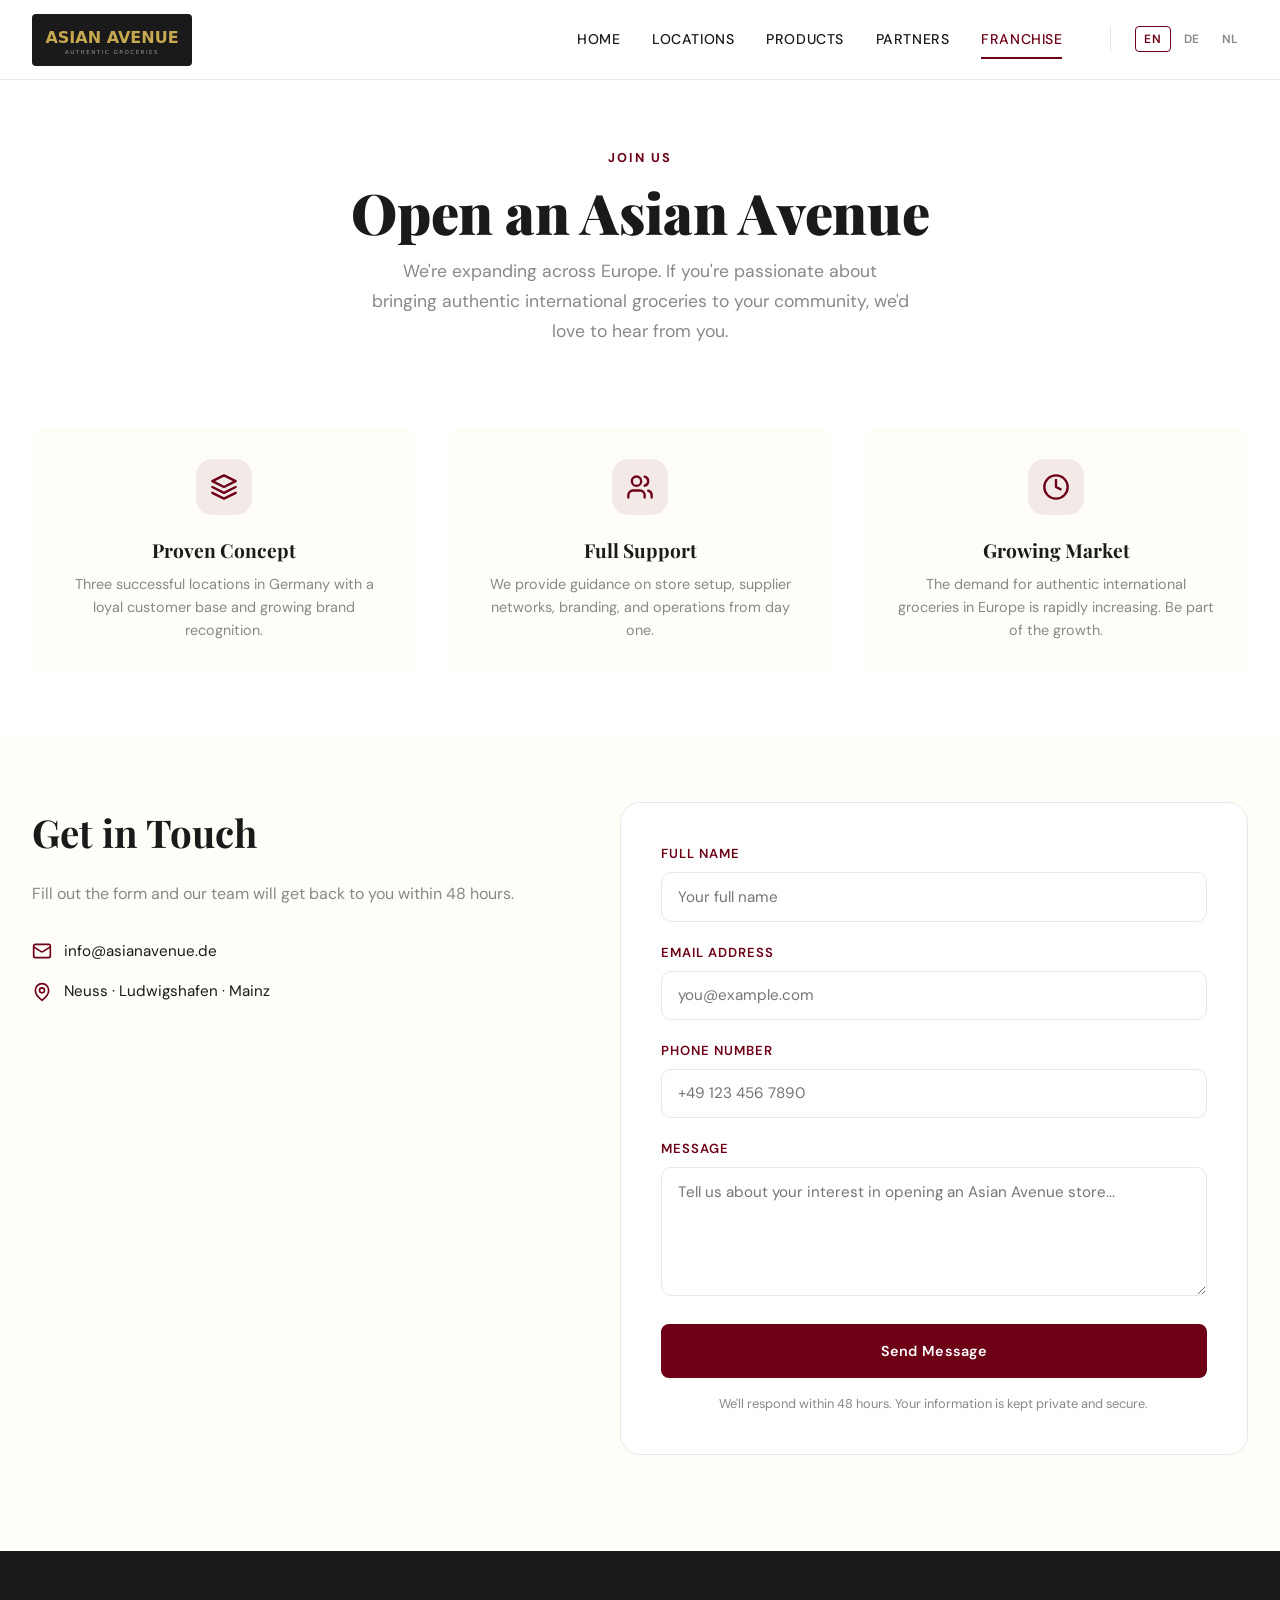
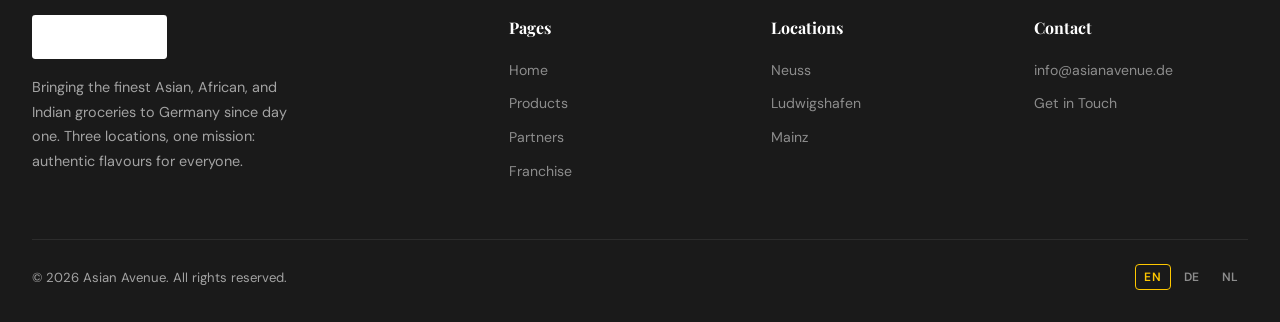
==== franchise.html @ 308e071f "Added partners and franchise/contact pages - core site complete Co-Authored-By: Claude Opus 4.6 (1M " ====
<!DOCTYPE html>
<html lang="en">
<head>
  <meta charset="UTF-8">
  <meta name="viewport" content="width=device-width, initial-scale=1.0">
  <title>Franchise & Contact — Asian Avenue</title>
  <meta name="description" content="Interested in opening an Asian Avenue store? Get in touch with us. We're expanding across Europe.">
  <link rel="stylesheet" href="css/styles.css">
  <link rel="icon" href="images/logo.svg" type="image/svg+xml">
</head>
<body>

  <!-- Navigation -->
  <nav class="navbar" role="navigation" aria-label="Main navigation">
    <div class="container">
      <a href="index.html" class="nav-logo" aria-label="Asian Avenue Home">
        <img src="images/logo.svg" alt="Asian Avenue" width="160" height="52">
      </a>
      <div class="nav-links">
        <a href="index.html" data-i18n="nav_home">Home</a>
        <a href="locations.html" data-i18n="nav_locations">Locations</a>
        <a href="products.html" data-i18n="nav_products">Products</a>
        <a href="partners.html" data-i18n="nav_partners">Partners</a>
        <a href="franchise.html" data-i18n="nav_franchise">Franchise</a>
        <div class="lang-switcher">
          <button data-lang="en" class="active" aria-label="English">EN</button>
          <button data-lang="de" aria-label="Deutsch">DE</button>
          <button data-lang="nl" aria-label="Nederlands">NL</button>
        </div>
      </div>
      <button class="nav-toggle" aria-label="Toggle navigation" aria-expanded="false">
        <span></span><span></span><span></span>
      </button>
    </div>
  </nav>

  <!-- Page Header -->
  <section class="page-header">
    <div class="container">
      <span class="tag" data-i18n="franchise_tag">Join Us</span>
      <h1 class="page-title" data-i18n="franchise_page_title">Open an Asian Avenue</h1>
      <p class="page-desc" data-i18n="franchise_page_desc">We're expanding across Europe. If you're passionate about bringing authentic international groceries to your community, we'd love to hear from you.</p>
    </div>
  </section>

  <!-- Why Asian Avenue -->
  <section class="why-section">
    <div class="container">
      <div class="why-grid reveal">
        <div class="why-card">
          <div class="why-icon">
            <svg width="28" height="28" viewBox="0 0 24 24" fill="none" stroke="currentColor" stroke-width="2" stroke-linecap="round" stroke-linejoin="round"><path d="M12 2L2 7l10 5 10-5-10-5z"/><path d="M2 17l10 5 10-5"/><path d="M2 12l10 5 10-5"/></svg>
          </div>
          <h3 data-i18n="why_proven_title">Proven Concept</h3>
          <p data-i18n="why_proven_text">Three successful locations in Germany with a loyal customer base and growing brand recognition.</p>
        </div>
        <div class="why-card">
          <div class="why-icon">
            <svg width="28" height="28" viewBox="0 0 24 24" fill="none" stroke="currentColor" stroke-width="2" stroke-linecap="round" stroke-linejoin="round"><path d="M16 21v-2a4 4 0 0 0-4-4H6a4 4 0 0 0-4 4v2"/><circle cx="9" cy="7" r="4"/><path d="M22 21v-2a4 4 0 0 0-3-3.87"/><path d="M16 3.13a4 4 0 0 1 0 7.75"/></svg>
          </div>
          <h3 data-i18n="why_support_title">Full Support</h3>
          <p data-i18n="why_support_text">We provide guidance on store setup, supplier networks, branding, and operations from day one.</p>
        </div>
        <div class="why-card">
          <div class="why-icon">
            <svg width="28" height="28" viewBox="0 0 24 24" fill="none" stroke="currentColor" stroke-width="2" stroke-linecap="round" stroke-linejoin="round"><circle cx="12" cy="12" r="10"/><path d="M12 6v6l4 2"/></svg>
          </div>
          <h3 data-i18n="why_growing_title">Growing Market</h3>
          <p data-i18n="why_growing_text">The demand for authentic international groceries in Europe is rapidly increasing. Be part of the growth.</p>
        </div>
      </div>
    </div>
  </section>

  <!-- Contact Form -->
  <section class="contact-section" id="contact">
    <div class="container">
      <div class="contact-wrapper reveal">
        <div class="contact-info">
          <h2 data-i18n="contact_title">Get in Touch</h2>
          <p data-i18n="contact_desc">Fill out the form and our team will get back to you within 48 hours. We're excited to hear about your plans.</p>
          <div class="contact-details">
            <div class="contact-detail-item">
              <svg width="20" height="20" viewBox="0 0 24 24" fill="none" stroke="currentColor" stroke-width="2" stroke-linecap="round" stroke-linejoin="round"><rect width="20" height="16" x="2" y="4" rx="2"/><path d="m22 7-8.97 5.7a1.94 1.94 0 0 1-2.06 0L2 7"/></svg>
              <span>info@asianavenue.de</span>
            </div>
            <div class="contact-detail-item">
              <svg width="20" height="20" viewBox="0 0 24 24" fill="none" stroke="currentColor" stroke-width="2" stroke-linecap="round" stroke-linejoin="round"><path d="M20 10c0 6-8 12-8 12s-8-6-8-12a8 8 0 0 1 16 0Z"/><circle cx="12" cy="10" r="3"/></svg>
              <span>Neuss · Ludwigshafen · Mainz</span>
            </div>
          </div>
        </div>
        <form class="contact-form" action="https://api.web3forms.com/submit" method="POST">
          <!-- Replace with your Web3Forms access key -->
          <input type="hidden" name="access_key" value="YOUR_WEB3FORMS_KEY">
          <input type="hidden" name="subject" value="New Franchise Inquiry — Asian Avenue">
          <input type="hidden" name="from_name" value="Asian Avenue Website">
          <!-- Honeypot spam protection -->
          <input type="checkbox" name="botcheck" class="hidden" style="display:none">

          <div class="form-group">
            <label for="name" data-i18n="form_name">Full Name</label>
            <input type="text" id="name" name="name" required data-i18n="form_name_placeholder" placeholder="Your full name">
          </div>
          <div class="form-group">
            <label for="email" data-i18n="form_email">Email Address</label>
            <input type="email" id="email" name="email" required data-i18n="form_email_placeholder" placeholder="you@example.com">
          </div>
          <div class="form-group">
            <label for="phone" data-i18n="form_phone">Phone Number</label>
            <input type="tel" id="phone" name="phone" required data-i18n="form_phone_placeholder" placeholder="+49 123 456 7890">
          </div>
          <div class="form-group">
            <label for="message" data-i18n="form_message">Message</label>
            <textarea id="message" name="message" rows="5" data-i18n="form_message_placeholder" placeholder="Tell us about your interest in opening an Asian Avenue store..."></textarea>
          </div>
          <button type="submit" class="btn btn-dark btn-full" data-i18n="form_submit">Send Message</button>
          <p class="form-note" data-i18n="form_note">We'll respond within 48 hours. Your information is kept private and secure.</p>
        </form>
      </div>
    </div>
  </section>

  <!-- Footer -->
  <footer class="site-footer">
    <div class="container">
      <div class="footer-cols">
        <div class="footer-brand">
          <img src="images/logo.svg" alt="Asian Avenue">
          <p data-i18n="footer_desc">Bringing the finest Asian, African, and Indian groceries to Germany since day one. Three locations, one mission: authentic flavours for everyone.</p>
        </div>
        <div>
          <h4 data-i18n="footer_pages">Pages</h4>
          <ul>
            <li><a href="index.html" data-i18n="nav_home">Home</a></li>
            <li><a href="products.html" data-i18n="nav_products">Products</a></li>
            <li><a href="partners.html" data-i18n="nav_partners">Partners</a></li>
            <li><a href="franchise.html" data-i18n="nav_franchise">Franchise</a></li>
          </ul>
        </div>
        <div>
          <h4 data-i18n="footer_locations">Locations</h4>
          <ul>
            <li><a href="locations.html">Neuss</a></li>
            <li><a href="locations.html">Ludwigshafen</a></li>
            <li><a href="locations.html">Mainz</a></li>
          </ul>
        </div>
        <div>
          <h4 data-i18n="footer_contact">Contact</h4>
          <ul>
            <li><a href="franchise.html">info@asianavenue.de</a></li>
            <li><a href="franchise.html" data-i18n="franchise_cta">Get in Touch</a></li>
          </ul>
        </div>
      </div>
      <div class="footer-bar">
        <span data-i18n="footer_copyright">&copy; 2026 Asian Avenue. All rights reserved.</span>
        <div class="lang-switcher">
          <button data-lang="en" class="active" aria-label="English">EN</button>
          <button data-lang="de" aria-label="Deutsch">DE</button>
          <button data-lang="nl" aria-label="Nederlands">NL</button>
        </div>
      </div>
    </div>
  </footer>

  <script src="js/main.js"></script>
</body>
</html>
---- css/styles.css ----
/* ============================================
   ASIAN AVENUE v3 — Sticky Scroll Hero
   Logo pinned → fades into 3 panels
   Burgundy #6d0016 | Gold #ffc800 | White base
   ============================================ */
@import url('https://fonts.googleapis.com/css2?family=Playfair+Display:ital,wght@0,400;0,700;0,900;1,400&family=DM+Sans:wght@300;400;500;600;700&display=swap');

:root {
  --burgundy: #6d0016;
  --burgundy-dark: #4a000f;
  --gold: #ffc800;
  --gold-dark: #d4a600;
  --gold-light: #ffe066;
  --cream: #fffdf8;
  --charcoal: #1a1a1a;
  --white: #ffffff;
  --g200: #e8e8e8;
  --g300: #d1d1d1;
  --g500: #888888;
  --display: 'Playfair Display', Georgia, serif;
  --body: 'DM Sans', -apple-system, BlinkMacSystemFont, sans-serif;
  --nav-h: 80px;
  --max-w: 1280px;
  --ease: cubic-bezier(.4, 0, .2, 1);
}

/* — Reset — */
*, *::before, *::after { box-sizing: border-box; margin: 0; padding: 0 }
html { scroll-behavior: smooth }
body { font-family: var(--body); color: var(--charcoal); background: var(--white); line-height: 1.6; -webkit-font-smoothing: antialiased; overflow-x: hidden }
img { max-width: 100%; height: auto; display: block }
a { text-decoration: none; color: inherit; transition: color .3s var(--ease) }
ul { list-style: none }
.container { max-width: var(--max-w); margin: 0 auto; padding: 0 2rem }
.accent { color: var(--burgundy) }

/* ═══════════════════════════════════
   NAVIGATION — White
   ═══════════════════════════════════ */
.navbar { position: fixed; top: 0; left: 0; right: 0; z-index: 1000; height: var(--nav-h); background: var(--white); border-bottom: 1px solid var(--g200); transition: box-shadow .3s var(--ease) }
.navbar.scrolled { box-shadow: 0 2px 24px rgba(0,0,0,.07) }
.navbar .container { display: flex; align-items: center; justify-content: space-between; height: 100% }
.nav-logo img { height: 52px; width: auto }
.nav-logo-hidden { opacity: 0; pointer-events: none }
.nav-links { display: flex; align-items: center; gap: 2rem }
.nav-links a { font-size: .88rem; font-weight: 500; color: var(--charcoal); letter-spacing: .04em; text-transform: uppercase; padding: .5rem 0; position: relative }
.nav-links a::after { content: ''; position: absolute; bottom: 0; left: 0; width: 0; height: 2px; background: var(--burgundy); transition: width .3s var(--ease) }
.nav-links a:hover, .nav-links a.active { color: var(--burgundy) }
.nav-links a:hover::after, .nav-links a.active::after { width: 100% }
.lang-switcher { display: flex; align-items: center; gap: .25rem; margin-left: 1rem; padding-left: 1.5rem; border-left: 1px solid var(--g200) }
.lang-switcher button { background: none; border: 1px solid transparent; color: var(--g500); font-family: var(--body); font-size: .75rem; font-weight: 600; padding: .25rem .5rem; border-radius: 4px; cursor: pointer; transition: all .3s var(--ease); letter-spacing: .05em }
.lang-switcher button:hover { color: var(--charcoal); border-color: var(--g300) }
.lang-switcher button.active { color: var(--burgundy); border-color: var(--burgundy) }
.nav-toggle { display: none; flex-direction: column; gap: 5px; background: none; border: none; cursor: pointer; padding: 4px }
.nav-toggle span { width: 24px; height: 2px; background: var(--charcoal); border-radius: 2px; transition: all .3s var(--ease) }

/* ═══════════════════════════════════
   STICKY SCROLL HERO
   The scroll-track creates scroll room.
   The sticky-frame pins to viewport.
   Two layers crossfade based on scroll.
   ═══════════════════════════════════ */
.scroll-track {
  height: 250vh; /* tall track = more scroll room for smooth transition */
  position: relative;
}
.sticky-frame {
  position: sticky;
  top: 0;
  width: 100%;
  height: 100vh;
  overflow: hidden;
}

/* Logo layer — starts visible */
.hero-logo-layer {
  position: absolute;
  inset: 0;
  display: flex;
  flex-direction: column;
  align-items: center;
  justify-content: center;
  background: var(--white);
  z-index: 2;
  padding-top: var(--nav-h);
  transition: none; /* JS controls opacity/transform */
  will-change: opacity, transform;
}
.hero-full-logo {
  max-width: 420px;
  width: 80%;
  margin-bottom: 2rem;
}
.scroll-hint {
  display: flex;
  flex-direction: column;
  align-items: center;
  gap: .5rem;
  color: var(--g500);
  font-size: .78rem;
  font-weight: 500;
  letter-spacing: .12em;
  text-transform: uppercase;
}
.scroll-hint svg {
  color: var(--burgundy);
  animation: hintBounce 2s ease-in-out infinite;
}
@keyframes hintBounce {
  0%, 100% { transform: translateY(0) }
  50% { transform: translateY(6px) }
}

/* Panels layer — starts hidden */
.panels-layer {
  position: absolute;
  inset: 0;
  display: flex;
  z-index: 1;
  opacity: 0;
  will-change: opacity;
  transition: none; /* JS controls */
}

/* Individual panels */
.panel {
  flex: 1;
  position: relative;
  overflow: hidden;
  cursor: pointer;
}
.panel img {
  width: 100%;
  height: 100%;
  object-fit: cover;
  transition: transform .6s var(--ease);
}
.panel:hover img {
  transform: scale(1.05);
}
.panel-overlay {
  position: absolute;
  inset: 0;
  background: linear-gradient(to top, rgba(0,0,0,.3) 0%, transparent 40%);
  display: flex;
  align-items: flex-end;
  justify-content: center;
  padding: 2.5rem 1.5rem;
  transition: background .3s var(--ease);
}
.panel:hover .panel-overlay {
  background: linear-gradient(to top, rgba(109,0,22,.55) 0%, rgba(109,0,22,.08) 50%);
}
.panel-cta {
  display: inline-flex;
  align-items: center;
  gap: .4rem;
  font-family: var(--body);
  font-size: .88rem;
  font-weight: 600;
  color: var(--gold);
  opacity: 0;
  transform: translateY(8px);
  transition: all .3s var(--ease);
}
.panel:hover .panel-cta {
  opacity: 1;
  transform: translateY(0);
}
.panel-cta svg {
  transition: transform .3s var(--ease);
}
.panel:hover .panel-cta svg {
  transform: translateX(4px);
}

/* ═══════════════════════════════════
   INTRO
   ═══════════════════════════════════ */
.intro { padding: 6rem 0; background: var(--white) }
.intro-inner { max-width: 720px; margin: 0 auto; text-align: center }
.intro-heading { font-family: var(--display); font-size: clamp(2.2rem, 4vw, 3.2rem); font-weight: 900; line-height: 1.15; color: var(--charcoal); margin-bottom: 1.25rem }
.intro-body { font-size: 1.1rem; color: var(--g500); line-height: 1.8; margin-bottom: 2.5rem }
.intro-buttons { display: flex; justify-content: center; gap: 1rem }

/* ═══════════════════════════════════
   SHARED
   ═══════════════════════════════════ */
.tag { display: inline-block; font-size: .8rem; font-weight: 700; letter-spacing: .15em; text-transform: uppercase; color: var(--burgundy); margin-bottom: .75rem }
.section-head { text-align: center; margin-bottom: 3.5rem }
.section-heading { font-family: var(--display); font-size: clamp(2rem, 4vw, 2.8rem); font-weight: 700; color: var(--charcoal); line-height: 1.2 }
.section-desc { font-size: 1.05rem; color: var(--g500); margin-top: .75rem; max-width: 540px; margin-left: auto; margin-right: auto }

/* ═══════════════════════════════════
   BUTTONS
   ═══════════════════════════════════ */
.btn { display: inline-flex; align-items: center; gap: .5rem; padding: .9rem 2rem; border-radius: 8px; font-family: var(--body); font-size: .9rem; font-weight: 600; letter-spacing: .02em; cursor: pointer; transition: all .3s var(--ease); border: 2px solid transparent }
.btn-dark { background: var(--burgundy); color: var(--white); border-color: var(--burgundy) }
.btn-dark:hover { background: var(--burgundy-dark); transform: translateY(-2px); box-shadow: 0 8px 24px rgba(109,0,22,.25) }
.btn-ghost { background: transparent; color: var(--burgundy); border-color: var(--burgundy) }
.btn-ghost:hover { background: var(--burgundy); color: var(--white); transform: translateY(-2px) }
.btn-gold { background: var(--gold); color: var(--burgundy); border-color: var(--gold) }
.btn-gold:hover { background: var(--gold-light); transform: translateY(-2px); box-shadow: 0 8px 24px rgba(255,200,0,.3) }
.btn-outline-gold { background: transparent; color: var(--gold); border-color: rgba(255,200,0,.4) }
.btn-outline-gold:hover { border-color: var(--gold); background: rgba(255,200,0,.08); transform: translateY(-2px) }
.btn-sm { padding: .6rem 1.25rem; font-size: .82rem }

/* ═══════════════════════════════════
   LOCATIONS
   ═══════════════════════════════════ */
.locations { padding: 6rem 0; background: var(--cream) }
.loc-grid { display: grid; grid-template-columns: repeat(3, 1fr); gap: 2rem; margin-top: 3rem }
.loc-card { background: var(--white); border: 1px solid var(--g200); border-radius: 16px; padding: 2rem; transition: all .3s var(--ease); position: relative; overflow: hidden }
.loc-card::before { content: ''; position: absolute; top: 0; left: 0; right: 0; height: 4px; background: linear-gradient(90deg, var(--burgundy), var(--gold)); transform: scaleX(0); transition: transform .3s var(--ease); transform-origin: left }
.loc-card:hover { border-color: var(--burgundy); box-shadow: 0 12px 40px rgba(109,0,22,.08); transform: translateY(-4px) }
.loc-card:hover::before { transform: scaleX(1) }
.loc-icon { width: 48px; height: 48px; background: rgba(109,0,22,.06); border-radius: 12px; display: flex; align-items: center; justify-content: center; margin-bottom: 1.25rem; color: var(--burgundy) }
.loc-card h3 { font-family: var(--display); font-size: 1.35rem; font-weight: 700; color: var(--charcoal); margin-bottom: .5rem }
.loc-card p { font-size: .9rem; color: var(--g500); line-height: 1.6 }
.loc-card .btn { margin-top: 1.25rem }

/* ═══════════════════════════════════
   PARTNERS
   ═══════════════════════════════════ */
.partners { padding: 6rem 0; background: var(--burgundy); color: var(--white) }
.partners .tag { color: var(--gold) }
.partners .section-heading { color: var(--white) }
.partners .section-desc { color: rgba(255,255,255,.55) }
.partner-grid { display: grid; grid-template-columns: repeat(2, 1fr); gap: 2rem; margin-top: 3rem }
.partner-card { background: rgba(255,255,255,.06); border: 1px solid rgba(255,255,255,.1); border-radius: 16px; padding: 2.5rem; transition: all .3s var(--ease) }
.partner-card:hover { border-color: var(--gold); transform: translateY(-4px); box-shadow: 0 16px 40px rgba(0,0,0,.3) }
.partner-card h3 { font-family: var(--display); font-size: 1.5rem; font-weight: 700; color: var(--gold); margin-bottom: .75rem }
.partner-card p { font-size: .95rem; color: rgba(255,255,255,.6); line-height: 1.7; margin-bottom: 1.5rem }

/* ═══════════════════════════════════
   FRANCHISE
   ═══════════════════════════════════ */
.franchise { padding: 6rem 0; background: var(--cream); text-align: center }
.franchise h2 { font-family: var(--display); font-size: clamp(2rem, 4vw, 3rem); font-weight: 700; color: var(--charcoal); margin-bottom: 1rem }
.franchise p { font-size: 1.1rem; color: var(--g500); max-width: 560px; margin: 0 auto 2.5rem }

/* ═══════════════════════════════════
   FOOTER
   ═══════════════════════════════════ */
.site-footer { background: var(--charcoal); color: rgba(255,255,255,.6); padding: 4rem 0 2rem }
.footer-cols { display: grid; grid-template-columns: 2fr 1fr 1fr 1fr; gap: 3rem; margin-bottom: 3rem }
.footer-brand img { height: 44px; filter: brightness(0) invert(1); margin-bottom: 1rem }
.footer-brand p { font-size: .9rem; line-height: 1.7; max-width: 280px }
.site-footer h4 { font-family: var(--display); font-size: 1rem; font-weight: 700; color: var(--white); margin-bottom: 1rem }
.site-footer ul li { margin-bottom: .5rem }
.site-footer ul a { font-size: .88rem; color: rgba(255,255,255,.5); transition: color .3s var(--ease) }
.site-footer ul a:hover { color: var(--gold) }
.footer-bar { border-top: 1px solid rgba(255,255,255,.08); padding-top: 1.5rem; display: flex; justify-content: space-between; align-items: center; font-size: .82rem }
.footer-bar .lang-switcher { border-left: none; margin-left: 0; padding-left: 0 }
.footer-bar .lang-switcher button { color: rgba(255,255,255,.5) }
.footer-bar .lang-switcher button:hover { color: var(--white); border-color: rgba(255,255,255,.3) }
.footer-bar .lang-switcher button.active { color: var(--gold); border-color: var(--gold) }

/* ═══════════════════════════════════
   PRODUCTS PAGE
   ═══════════════════════════════════ */
.product-nav { background: var(--white); padding: 0 0 2rem; position: sticky; top: var(--nav-h); z-index: 50 }
.product-nav-links { display: flex; justify-content: center; gap: 1rem }
.product-nav-link { padding: .65rem 1.75rem; border-radius: 100px; border: 2px solid var(--g200); font-family: var(--body); font-size: .88rem; font-weight: 600; color: var(--g500); transition: all .3s var(--ease) }
.product-nav-link:hover { border-color: var(--burgundy); color: var(--burgundy) }
.product-nav-link--asia:hover, .product-nav-link--asia.active { background: #d4365c; border-color: #d4365c; color: var(--white) }
.product-nav-link--africa:hover, .product-nav-link--africa.active { background: #c8a800; border-color: #c8a800; color: var(--white) }
.product-nav-link--india:hover, .product-nav-link--india.active { background: #5b3d8f; border-color: #5b3d8f; color: var(--white) }

.product-section { padding: 4rem 0 }
.product-section--asia { background: var(--white) }
.product-section--africa { background: var(--cream) }
.product-section--india { background: var(--white) }

.product-section-header { margin-bottom: 2.5rem }
.product-section-label { display: flex; align-items: center; gap: 1.5rem }
.product-section-thumb { width: 80px; height: 80px; border-radius: 16px; object-fit: cover; flex-shrink: 0 }
.product-section-label h2 { font-family: var(--display); font-size: clamp(1.6rem, 3vw, 2.2rem); font-weight: 700; color: var(--charcoal); margin-bottom: .35rem }
.product-section-label p { font-size: .95rem; color: var(--g500); line-height: 1.6; max-width: 480px }

.product-grid { display: grid; grid-template-columns: repeat(4, 1fr); gap: 1.5rem }
.product-card { background: var(--white); border: 1px solid var(--g200); border-radius: 16px; overflow: hidden; transition: all .3s var(--ease) }
.product-card:hover { border-color: var(--burgundy); box-shadow: 0 8px 30px rgba(109,0,22,.08); transform: translateY(-4px) }
.product-img { height: 200px; display: flex; align-items: center; justify-content: center; position: relative; overflow: hidden }
.product-img img { width: 100%; height: 100%; object-fit: cover }
.product-img-placeholder { font-size: .78rem; font-weight: 500; color: var(--g500); letter-spacing: .05em }
.product-info { padding: 1.25rem }
.product-info h3 { font-family: var(--display); font-size: 1.1rem; font-weight: 700; color: var(--charcoal); margin-bottom: .4rem }
.product-info p { font-size: .85rem; color: var(--g500); line-height: 1.55 }

/* ═══════════════════════════════════
   PAGE HEADER (shared for inner pages)
   ═══════════════════════════════════ */
.page-header { padding: 8rem 0 3rem; background: var(--white); text-align: center; padding-top: calc(var(--nav-h) + 4rem) }
.page-title { font-family: var(--display); font-size: clamp(2.4rem, 5vw, 3.5rem); font-weight: 900; color: var(--charcoal); line-height: 1.15; margin-bottom: .75rem }
.page-desc { font-size: 1.1rem; color: var(--g500); max-width: 540px; margin: 0 auto; line-height: 1.7 }

/* ═══════════════════════════════════
   MAP SECTION
   ═══════════════════════════════════ */
.map-section { background: var(--white); padding-bottom: 2rem }
.map-wrapper { width: 100%; height: 450px; border-radius: 16px; overflow: hidden; margin: 0 auto; max-width: var(--max-w); padding: 0 2rem }
.map-wrapper iframe { width: 100%; height: 100%; border: none; border-radius: 16px }
.map-tabs { display: flex; justify-content: center; gap: 1rem; margin-top: 1.5rem }
.map-tab { display: inline-flex; align-items: center; gap: .5rem; padding: .75rem 1.5rem; border-radius: 100px; border: 2px solid var(--g200); background: var(--white); color: var(--g500); font-family: var(--body); font-size: .88rem; font-weight: 600; cursor: pointer; transition: all .3s var(--ease) }
.map-tab:hover { border-color: var(--burgundy); color: var(--burgundy) }
.map-tab.active { background: var(--burgundy); border-color: var(--burgundy); color: var(--white) }
.map-tab.active svg { color: var(--white) }
.map-tab svg { color: var(--g500); transition: color .3s var(--ease) }
.map-tab:hover svg { color: var(--burgundy) }

/* ═══════════════════════════════════
   STORE CARDS
   ═══════════════════════════════════ */
.store-cards { padding: 4rem 0 6rem; background: var(--cream) }
.store-grid { display: grid; grid-template-columns: repeat(3, 1fr); gap: 2rem }
.store-card { background: var(--white); border-radius: 16px; overflow: hidden; border: 1px solid var(--g200); transition: all .3s var(--ease); position: relative }
.store-card:hover, .store-card.highlighted { border-color: var(--burgundy); box-shadow: 0 12px 40px rgba(109,0,22,.1); transform: translateY(-4px) }
.store-card-accent { height: 5px; background: linear-gradient(90deg, var(--burgundy), var(--gold)); opacity: 0; transition: opacity .3s var(--ease) }
.store-card:hover .store-card-accent, .store-card.highlighted .store-card-accent { opacity: 1 }
.store-card-body { padding: 2rem }
.store-card-header { display: flex; align-items: center; gap: 1rem; margin-bottom: 1.5rem }
.store-icon { width: 52px; height: 52px; background: rgba(109,0,22,.06); border-radius: 14px; display: flex; align-items: center; justify-content: center; color: var(--burgundy); flex-shrink: 0 }
.store-card-header h2 { font-family: var(--display); font-size: 1.5rem; font-weight: 700; color: var(--charcoal) }
.store-details { display: flex; flex-direction: column; gap: 1.25rem; margin-bottom: 2rem }
.store-detail { display: flex; gap: .75rem; align-items: flex-start }
.store-detail svg { color: var(--burgundy); flex-shrink: 0; margin-top: 2px }
.store-detail strong { font-size: .78rem; font-weight: 700; letter-spacing: .1em; text-transform: uppercase; color: var(--burgundy); display: block; margin-bottom: .25rem }
.store-detail p { font-size: .9rem; color: var(--g500); line-height: 1.5 }
.store-actions { display: flex; gap: .75rem; flex-wrap: wrap }
.store-actions .btn { flex: 1; justify-content: center; min-width: 140px }

/* ═══════════════════════════════════
   PARTNERS DETAIL PAGE
   ═══════════════════════════════════ */
.partners-detail { padding: 2rem 0 6rem }
.partner-detail-card { display: flex; gap: 2.5rem; background: var(--white); border: 1px solid var(--g200); border-radius: 20px; padding: 3rem; margin-bottom: 2rem; transition: all .3s var(--ease) }
.partner-detail-card:hover { border-color: var(--burgundy); box-shadow: 0 12px 40px rgba(109,0,22,.06) }
.partner-detail-icon { width: 72px; height: 72px; background: rgba(109,0,22,.06); border-radius: 18px; display: flex; align-items: center; justify-content: center; color: var(--burgundy); flex-shrink: 0 }
.partner-detail-content h2 { font-family: var(--display); font-size: 1.8rem; font-weight: 700; color: var(--charcoal); margin-bottom: .75rem }
.partner-detail-desc { font-size: 1rem; color: var(--g500); line-height: 1.8; margin-bottom: 1.5rem }
.partner-detail-features { display: flex; flex-wrap: wrap; gap: 1rem; margin-bottom: 2rem }
.partner-feature { display: flex; align-items: center; gap: .5rem; font-size: .88rem; font-weight: 500; color: var(--charcoal) }
.partner-feature svg { color: var(--burgundy); flex-shrink: 0 }

/* ═══════════════════════════════════
   FRANCHISE / CONTACT PAGE
   ═══════════════════════════════════ */
.why-section { padding: 2rem 0 4rem }
.why-grid { display: grid; grid-template-columns: repeat(3, 1fr); gap: 2rem }
.why-card { background: var(--cream); border-radius: 16px; padding: 2rem; text-align: center; transition: all .3s var(--ease) }
.why-card:hover { transform: translateY(-4px); box-shadow: 0 8px 30px rgba(109,0,22,.06) }
.why-icon { width: 56px; height: 56px; background: rgba(109,0,22,.08); border-radius: 16px; display: flex; align-items: center; justify-content: center; color: var(--burgundy); margin: 0 auto 1.25rem }
.why-card h3 { font-family: var(--display); font-size: 1.2rem; font-weight: 700; color: var(--charcoal); margin-bottom: .5rem }
.why-card p { font-size: .9rem; color: var(--g500); line-height: 1.6 }

.contact-section { padding: 4rem 0 6rem; background: var(--cream) }
.contact-wrapper { display: grid; grid-template-columns: 1fr 1.2fr; gap: 4rem; align-items: start }
.contact-info h2 { font-family: var(--display); font-size: clamp(1.8rem, 3vw, 2.4rem); font-weight: 700; color: var(--charcoal); margin-bottom: 1rem }
.contact-info > p { font-size: 1rem; color: var(--g500); line-height: 1.7; margin-bottom: 2rem }
.contact-details { display: flex; flex-direction: column; gap: 1rem }
.contact-detail-item { display: flex; align-items: center; gap: .75rem; font-size: .95rem; color: var(--charcoal) }
.contact-detail-item svg { color: var(--burgundy); flex-shrink: 0 }

.contact-form { background: var(--white); border: 1px solid var(--g200); border-radius: 20px; padding: 2.5rem }
.form-group { margin-bottom: 1.25rem }
.form-group label { display: block; font-size: .82rem; font-weight: 600; letter-spacing: .08em; text-transform: uppercase; color: var(--burgundy); margin-bottom: .5rem }
.form-group input,
.form-group textarea { width: 100%; padding: .85rem 1rem; border: 1px solid var(--g200); border-radius: 10px; font-family: var(--body); font-size: .95rem; color: var(--charcoal); background: var(--white); transition: border-color .3s var(--ease); outline: none }
.form-group input:focus,
.form-group textarea:focus { border-color: var(--burgundy); box-shadow: 0 0 0 3px rgba(109,0,22,.06) }
.form-group textarea { resize: vertical; min-height: 120px }
.btn-full { width: 100%; justify-content: center; padding: 1rem }
.form-note { font-size: .8rem; color: var(--g500); text-align: center; margin-top: 1rem }

/* ═══════════════════════════════════
   REVEAL
   ═══════════════════════════════════ */
.reveal { opacity: 0; transform: translateY(30px); transition: opacity .8s ease-out, transform .8s ease-out }
.reveal.visible { opacity: 1; transform: translateY(0) }

/* ═══════════════════════════════════
   RESPONSIVE
   ═══════════════════════════════════ */
@media (max-width: 1024px) { .footer-cols { grid-template-columns: 1fr 1fr } }
@media (max-width: 768px) {
  .nav-links { display: none }
  .nav-toggle { display: flex }
  .nav-links.open { display: flex; flex-direction: column; position: absolute; top: var(--nav-h); left: 0; right: 0; background: var(--white); padding: 2rem; gap: 1rem; border-top: 1px solid var(--g200); box-shadow: 0 12px 40px rgba(0,0,0,.1) }
  .nav-links.open .lang-switcher { margin-left: 0; padding-left: 0; border-left: none; padding-top: 1rem; border-top: 1px solid var(--g200) }
  .hero-full-logo { max-width: 300px }
  .panels-layer { flex-direction: column }
  .panel { flex: none; min-height: 33.33vh }
  .panel-cta { opacity: 1; transform: translateY(0) }
  .partner-detail-card { flex-direction: column; padding: 2rem }
  .why-grid { grid-template-columns: 1fr }
  .contact-wrapper { grid-template-columns: 1fr }
  .contact-form { padding: 1.5rem }
  .product-nav-links { gap: .5rem }
  .product-nav-link { padding: .5rem 1rem; font-size: .8rem }
  .product-section-label { flex-direction: column; text-align: center }
  .product-section-label p { max-width: 100% }
  .product-grid { grid-template-columns: repeat(2, 1fr); gap: 1rem }
  .map-wrapper { height: 300px; padding: 0 1rem }
  .map-tabs { flex-direction: column; gap: .5rem }
  .store-grid { grid-template-columns: 1fr }
  .store-actions { flex-direction: column }
  .store-actions .btn { min-width: auto }
  .intro-buttons { flex-direction: column; align-items: center }
  .loc-grid { grid-template-columns: 1fr }
  .partner-grid { grid-template-columns: 1fr }
  .footer-cols { grid-template-columns: 1fr; gap: 2rem }
  .footer-bar { flex-direction: column; gap: .5rem; text-align: center }
}
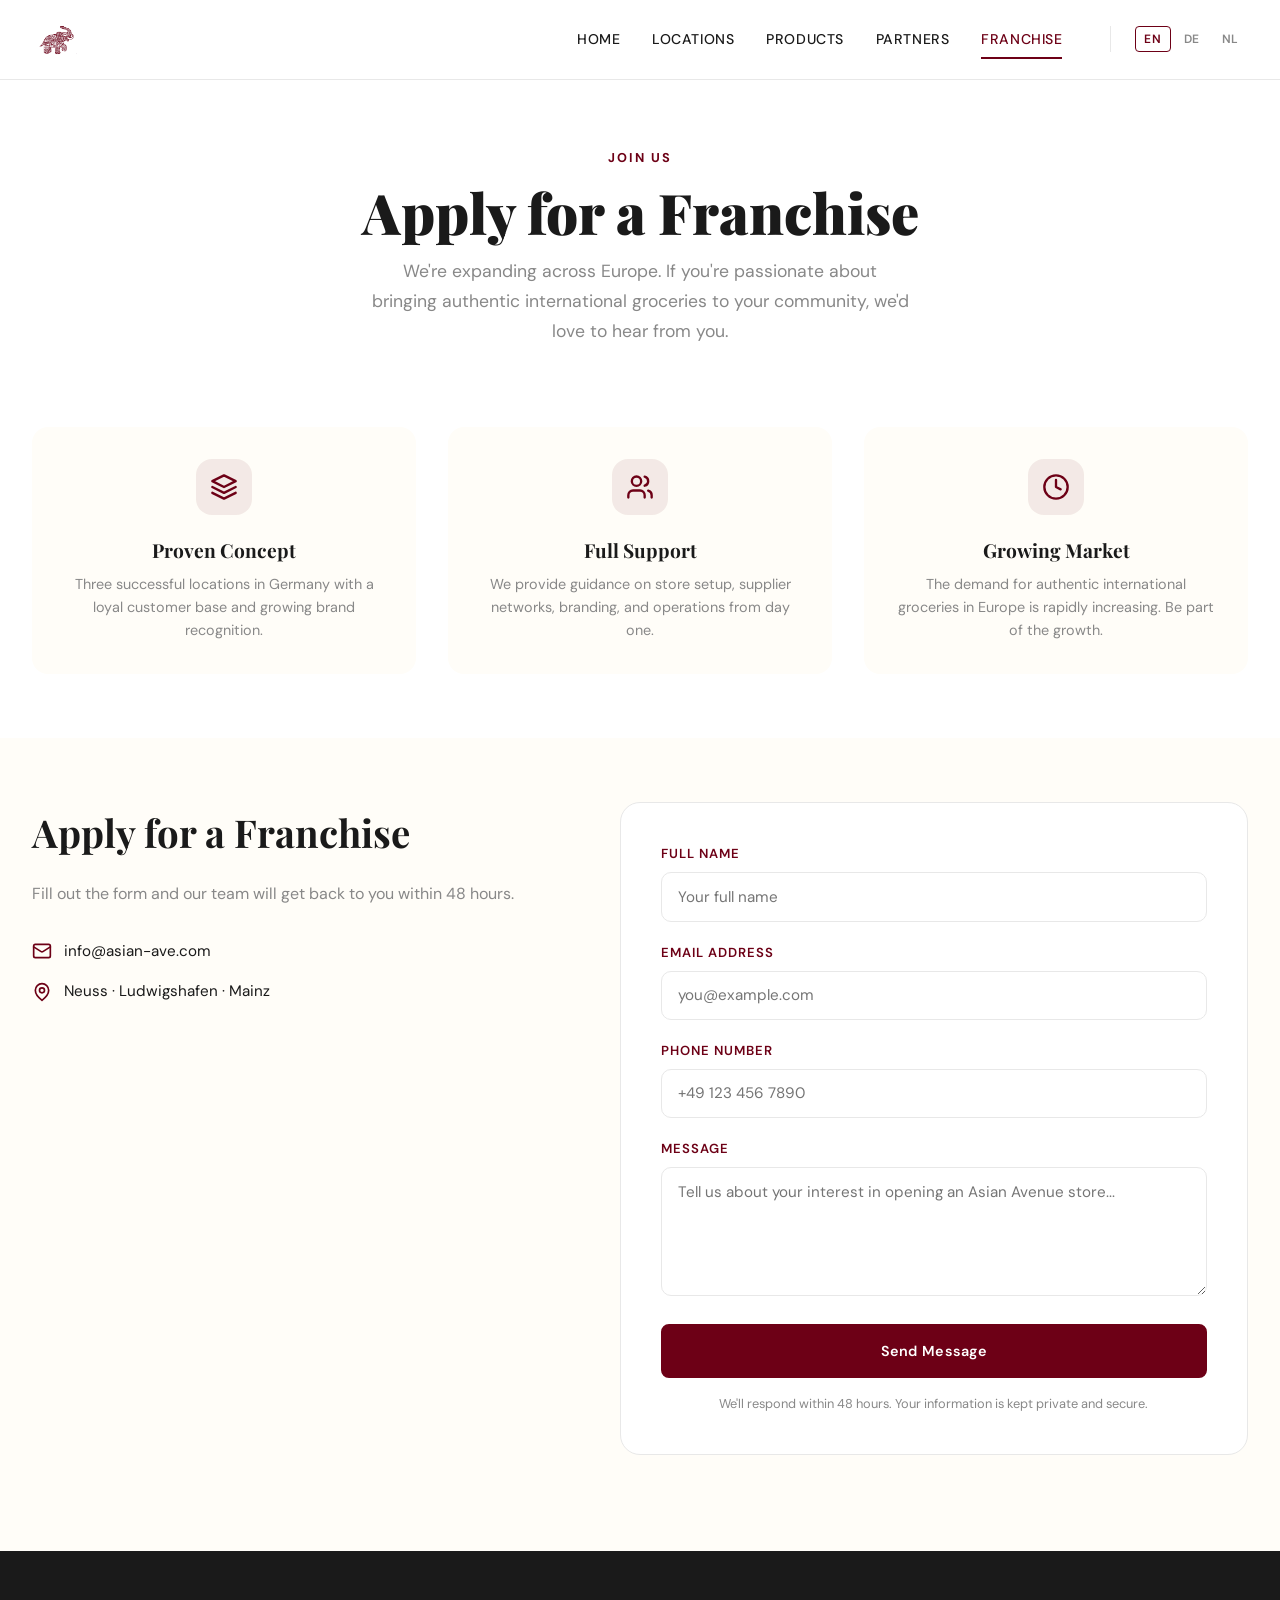
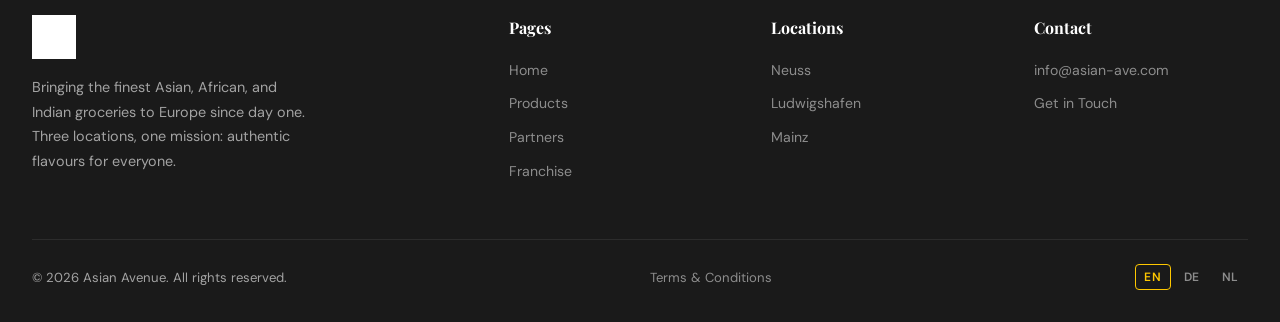
==== commit 0230192f: "Employee feedback: fixed email, logos, links, favicon, hours, franchise wording, T&C page, footer up" ====
--- a/franchise.html
+++ b/franchise.html
@@ -6,7 +6,7 @@
   <title>Franchise & Contact — Asian Avenue</title>
   <meta name="description" content="Interested in opening an Asian Avenue store? Get in touch with us. We're expanding across Europe.">
   <link rel="stylesheet" href="css/styles.css">
-  <link rel="icon" href="images/logo.svg" type="image/svg+xml">
+  <link rel="icon" href="images/elephant.png" type="image/png">
 </head>
 <body>
 
@@ -14,7 +14,8 @@
   <nav class="navbar" role="navigation" aria-label="Main navigation">
     <div class="container">
       <a href="index.html" class="nav-logo" aria-label="Asian Avenue Home">
-        <img src="images/logo.svg" alt="Asian Avenue" width="160" height="52">
+        <img src="images/elephant.png" alt="Asian Avenue" width="52" height="52" style="height:52px;width:auto">
+        
       </a>
       <div class="nav-links">
         <a href="index.html" data-i18n="nav_home">Home</a>
@@ -38,7 +39,7 @@
   <section class="page-header">
     <div class="container">
       <span class="tag" data-i18n="franchise_tag">Join Us</span>
-      <h1 class="page-title" data-i18n="franchise_page_title">Open an Asian Avenue</h1>
+      <h1 class="page-title" data-i18n="franchise_page_title">Apply for a Franchise</h1>
       <p class="page-desc" data-i18n="franchise_page_desc">We're expanding across Europe. If you're passionate about bringing authentic international groceries to your community, we'd love to hear from you.</p>
     </div>
   </section>
@@ -77,12 +78,12 @@
     <div class="container">
       <div class="contact-wrapper reveal">
         <div class="contact-info">
-          <h2 data-i18n="contact_title">Get in Touch</h2>
+          <h2 data-i18n="contact_title">Apply for a Franchise</h2>
           <p data-i18n="contact_desc">Fill out the form and our team will get back to you within 48 hours. We're excited to hear about your plans.</p>
           <div class="contact-details">
             <div class="contact-detail-item">
               <svg width="20" height="20" viewBox="0 0 24 24" fill="none" stroke="currentColor" stroke-width="2" stroke-linecap="round" stroke-linejoin="round"><rect width="20" height="16" x="2" y="4" rx="2"/><path d="m22 7-8.97 5.7a1.94 1.94 0 0 1-2.06 0L2 7"/></svg>
-              <span>info@asianavenue.de</span>
+              <span>info@asian-ave.com</span>
             </div>
             <div class="contact-detail-item">
               <svg width="20" height="20" viewBox="0 0 24 24" fill="none" stroke="currentColor" stroke-width="2" stroke-linecap="round" stroke-linejoin="round"><path d="M20 10c0 6-8 12-8 12s-8-6-8-12a8 8 0 0 1 16 0Z"/><circle cx="12" cy="10" r="3"/></svg>
@@ -112,7 +113,7 @@
           </div>
           <div class="form-group">
             <label for="message" data-i18n="form_message">Message</label>
-            <textarea id="message" name="message" rows="5" data-i18n="form_message_placeholder" placeholder="Tell us about your interest in opening an Asian Avenue store..."></textarea>
+            <textarea id="message" name="message" rows="5" required data-i18n="form_message_placeholder" placeholder="Tell us about your interest in opening an Asian Avenue store..."></textarea>
           </div>
           <button type="submit" class="btn btn-dark btn-full" data-i18n="form_submit">Send Message</button>
           <p class="form-note" data-i18n="form_note">We'll respond within 48 hours. Your information is kept private and secure.</p>
@@ -126,8 +127,8 @@
     <div class="container">
       <div class="footer-cols">
         <div class="footer-brand">
-          <img src="images/logo.svg" alt="Asian Avenue">
-          <p data-i18n="footer_desc">Bringing the finest Asian, African, and Indian groceries to Germany since day one. Three locations, one mission: authentic flavours for everyone.</p>
+          <img src="images/elephant.png" alt="Asian Avenue" style="height:44px;width:auto;filter:brightness(0) invert(1)">
+          <p data-i18n="footer_desc">Bringing the finest Asian, African, and Indian groceries to Europe since day one. Three locations, one mission: authentic flavours for everyone.</p>
         </div>
         <div>
           <h4 data-i18n="footer_pages">Pages</h4>
@@ -149,13 +150,14 @@
         <div>
           <h4 data-i18n="footer_contact">Contact</h4>
           <ul>
-            <li><a href="franchise.html">info@asianavenue.de</a></li>
+            <li><a href="mailto:info@asian-ave.com">info@asian-ave.com</a></li>
             <li><a href="franchise.html" data-i18n="franchise_cta">Get in Touch</a></li>
           </ul>
         </div>
       </div>
-      <div class="footer-bar">
-        <span data-i18n="footer_copyright">&copy; 2026 Asian Avenue. All rights reserved.</span>
+      <div class="footer-bar" style="flex-wrap:wrap;gap:.5rem">
+        <span data-i18n="footer_copyright">&copy; <script>document.write(new Date().getFullYear())</script> Asian Avenue. All rights reserved.</span>
+        <a href="terms.html" style="color:rgba(255,255,255,.5);font-size:.82rem;transition:color .3s">Terms &amp; Conditions</a>
         <div class="lang-switcher">
           <button data-lang="en" class="active" aria-label="English">EN</button>
           <button data-lang="de" aria-label="Deutsch">DE</button>
--- a/css/styles.css
+++ b/css/styles.css
@@ -41,7 +41,9 @@
 .navbar.scrolled { box-shadow: 0 2px 24px rgba(0,0,0,.07) }
 .navbar .container { display: flex; align-items: center; justify-content: space-between; height: 100% }
 .nav-logo img { height: 52px; width: auto }
-.nav-logo-hidden { opacity: 0; pointer-events: none }
+.nav-logo-spacer { width: 160px }
+.nav-logo-scroll { display: none !important; visibility: hidden }
+.nav-logo-scroll.revealed { display: block !important; visibility: visible }
 .nav-links { display: flex; align-items: center; gap: 2rem }
 .nav-links a { font-size: .88rem; font-weight: 500; color: var(--charcoal); letter-spacing: .04em; text-transform: uppercase; padding: .5rem 0; position: relative }
 .nav-links a::after { content: ''; position: absolute; bottom: 0; left: 0; width: 0; height: 2px; background: var(--burgundy); transition: width .3s var(--ease) }
@@ -61,14 +63,15 @@
    Two layers crossfade based on scroll.
    ═══════════════════════════════════ */
 .scroll-track {
-  height: 250vh; /* tall track = more scroll room for smooth transition */
+  height: 250vh;
   position: relative;
+  margin-top: var(--nav-h);
 }
 .sticky-frame {
   position: sticky;
-  top: 0;
+  top: var(--nav-h);
   width: 100%;
-  height: 100vh;
+  height: calc(100vh - var(--nav-h));
   overflow: hidden;
 }
 
@@ -82,13 +85,12 @@
   justify-content: center;
   background: var(--white);
   z-index: 2;
-  padding-top: var(--nav-h);
-  transition: none; /* JS controls opacity/transform */
+  transition: none;
   will-change: opacity, transform;
 }
 .hero-full-logo {
-  max-width: 420px;
-  width: 80%;
+  max-width: 580px;
+  width: 90%;
   margin-bottom: 2rem;
 }
 .scroll-hint {
@@ -133,6 +135,7 @@
   width: 100%;
   height: 100%;
   object-fit: cover;
+  object-position: top center;
   transition: transform .6s var(--ease);
 }
 .panel:hover img {
@@ -259,7 +262,7 @@
 /* ═══════════════════════════════════
    PRODUCTS PAGE
    ═══════════════════════════════════ */
-.product-nav { background: var(--white); padding: 0 0 2rem; position: sticky; top: var(--nav-h); z-index: 50 }
+.product-nav { background: var(--white); padding: 0 0 2rem; position: sticky; top: var(--nav-h); z-index: 50; border-bottom: 1px solid var(--g200) }
 .product-nav-links { display: flex; justify-content: center; gap: 1rem }
 .product-nav-link { padding: .65rem 1.75rem; border-radius: 100px; border: 2px solid var(--g200); font-family: var(--body); font-size: .88rem; font-weight: 600; color: var(--g500); transition: all .3s var(--ease) }
 .product-nav-link:hover { border-color: var(--burgundy); color: var(--burgundy) }
@@ -389,14 +392,14 @@
   .nav-links.open { display: flex; flex-direction: column; position: absolute; top: var(--nav-h); left: 0; right: 0; background: var(--white); padding: 2rem; gap: 1rem; border-top: 1px solid var(--g200); box-shadow: 0 12px 40px rgba(0,0,0,.1) }
   .nav-links.open .lang-switcher { margin-left: 0; padding-left: 0; border-left: none; padding-top: 1rem; border-top: 1px solid var(--g200) }
   .hero-full-logo { max-width: 300px }
-  .panels-layer { flex-direction: column }
-  .panel { flex: none; min-height: 33.33vh }
+  .panels-layer { flex-direction: row }
+  .panel { flex: 1; min-height: auto }
   .panel-cta { opacity: 1; transform: translateY(0) }
   .partner-detail-card { flex-direction: column; padding: 2rem }
   .why-grid { grid-template-columns: 1fr }
   .contact-wrapper { grid-template-columns: 1fr }
   .contact-form { padding: 1.5rem }
-  .product-nav-links { gap: .5rem }
+  .product-nav-links { gap: .5rem; overflow-x: auto; -webkit-overflow-scrolling: touch; flex-wrap: nowrap; padding-bottom: .5rem }
   .product-nav-link { padding: .5rem 1rem; font-size: .8rem }
   .product-section-label { flex-direction: column; text-align: center }
   .product-section-label p { max-width: 100% }
